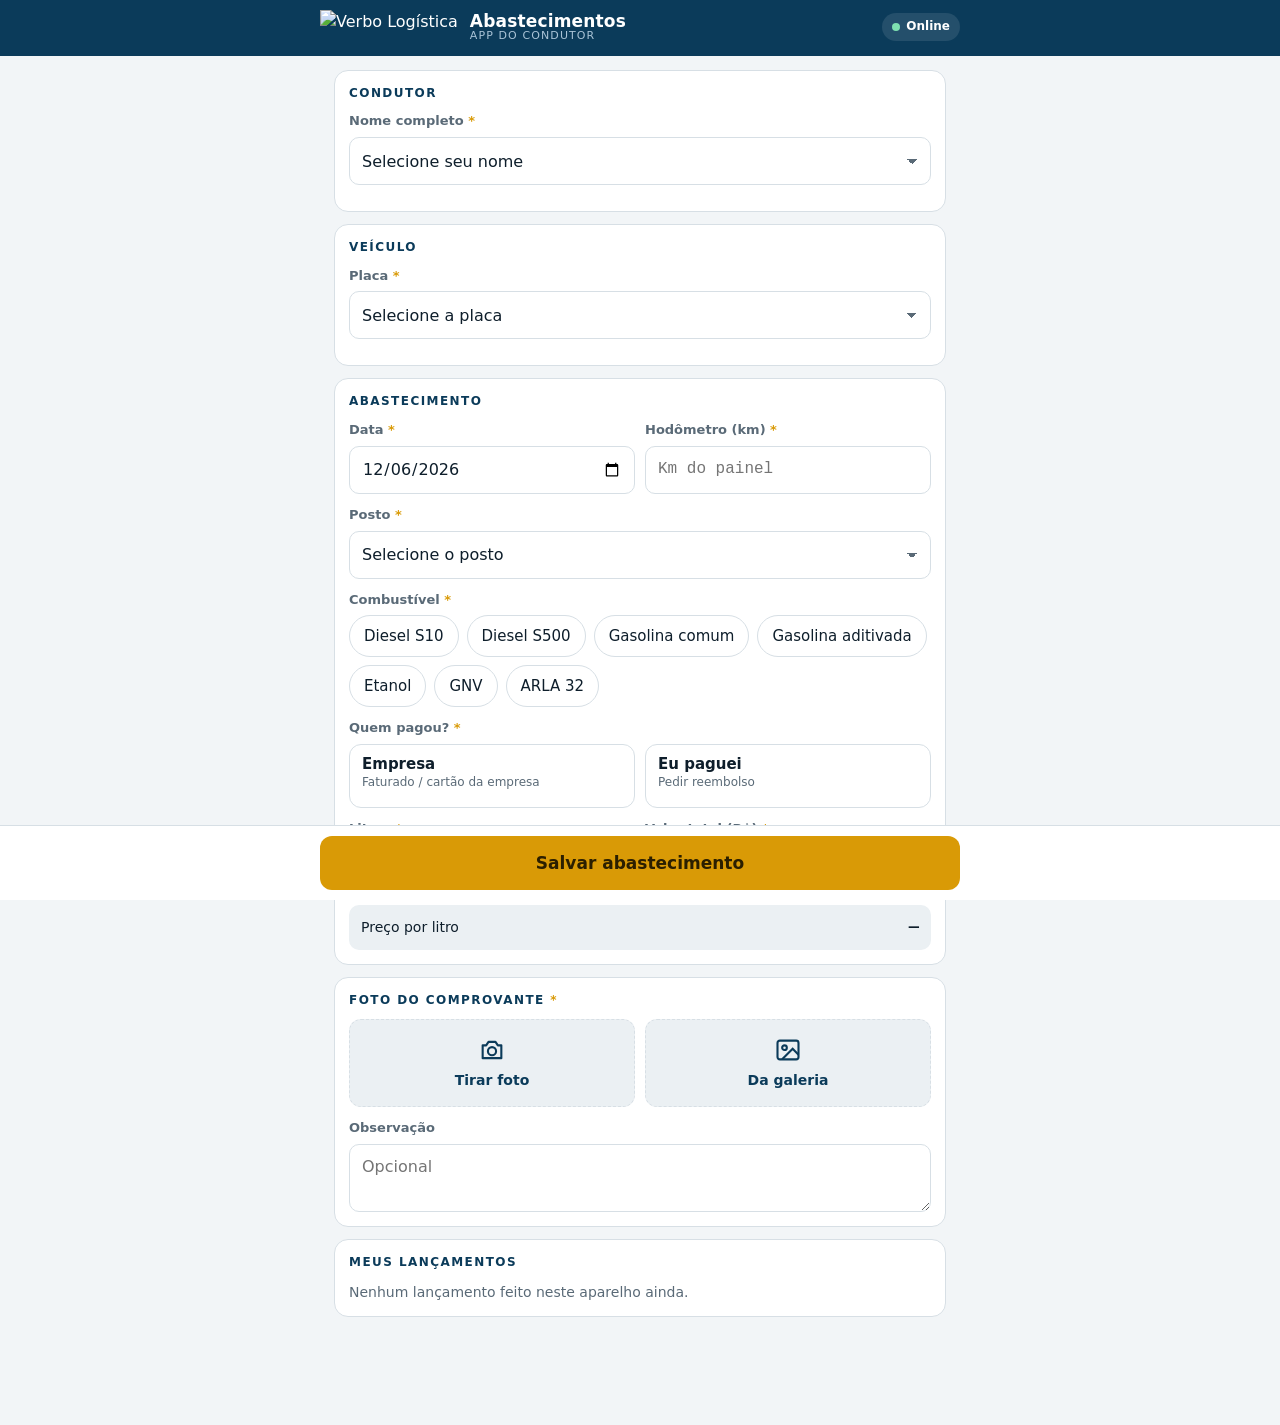
==== index.html @ d46c8148 "App dos motoristas grava no Verbo Gestão (mesmo link; cópia na planilha); painel antigo vira gestor-" ====
<!doctype html>
<html lang="pt-BR">
<head>
<meta charset="utf-8">
<meta name="viewport" content="width=device-width,initial-scale=1,viewport-fit=cover">
<meta name="theme-color" content="#0B3B5A">
<meta name="apple-mobile-web-app-capable" content="yes">
<meta name="apple-mobile-web-app-status-bar-style" content="black-translucent">
<meta name="apple-mobile-web-app-title" content="Abastecimentos">
<title>Abastecimentos · Verbo Logística</title>
<link rel="manifest" href="manifest.webmanifest">
<link rel="icon" href="icon-192.png">
<link rel="apple-touch-icon" href="icon-192.png">
<script src="config.js"></script>
<style>
:root{
  --bg:#F2F5F7;--surface:#FFFFFF;--surface-2:#EBF0F3;--ink:#0E1E2B;--muted:#5A6A77;--line:#D7DFE5;
  --brand:#0B3B5A;--brand-soft:#DCE8F0;--accent:#D99A06;--accent-ink:#2B1F00;--accent-soft:#FBEFCF;
  --ok:#1E8257;--ok-soft:#DDF1E6;--warn:#B87407;--warn-soft:#FCEBCC;--bad:#B9382F;--bad-soft:#F8DEDB;
  --header-bg:#0B3B5A;--header-ink:#fff;--header-muted:#A9C3D6;
  --f:system-ui,-apple-system,"Segoe UI",Roboto,sans-serif;--mono:ui-monospace,"SFMono-Regular",Menlo,Consolas,monospace;
}
@media (prefers-color-scheme:dark){:root{
  --bg:#0A131A;--surface:#111D26;--surface-2:#172732;--ink:#E5ECF1;--muted:#93A5B2;--line:#243644;
  --brand:#5FA8D3;--brand-soft:#16303F;--accent:#F0B429;--accent-ink:#231800;--accent-soft:#3A2D0C;
  --ok:#4CC08A;--ok-soft:#123326;--warn:#E9A23B;--warn-soft:#3A2A0E;--bad:#EE7C72;--bad-soft:#3D1A17;
  --header-bg:#0E2230;--header-ink:#E5ECF1;--header-muted:#88A3B6;color-scheme:dark}}
*{box-sizing:border-box}
[hidden]{display:none!important}
html,body{margin:0}
body{background:var(--bg);color:var(--ink);font:16px/1.45 var(--f);-webkit-tap-highlight-color:transparent;padding-bottom:calc(96px + env(safe-area-inset-bottom))}
button,input,select,textarea{font:inherit;color:inherit}
:focus-visible{outline:2px solid var(--accent);outline-offset:2px}
header{background:var(--header-bg);color:var(--header-ink);padding:calc(10px + env(safe-area-inset-top)) 16px 12px;position:sticky;top:0;z-index:10}
.hrow{display:flex;align-items:center;gap:12px;max-width:640px;margin:0 auto}
.hrow img{height:34px;width:auto}
.ttl{display:flex;flex-direction:column;line-height:1.1;flex:1;min-width:0}
.ttl b{font-size:17px;letter-spacing:.01em}
.ttl span{font-size:11px;color:var(--header-muted);letter-spacing:.1em;text-transform:uppercase}
.net{display:inline-flex;align-items:center;gap:6px;font-size:12px;font-weight:600;padding:5px 10px;border-radius:999px;background:rgba(255,255,255,.1);white-space:nowrap;border:0;color:inherit;cursor:pointer}
.net i{width:8px;height:8px;border-radius:50%;background:#7EE0B0}
.net.off i{background:#F0B429}
main{max-width:640px;margin:0 auto;padding:14px 14px 0}
.banner{border-radius:10px;padding:10px 12px;font-size:14px;margin-bottom:12px;border:1px solid}
.banner.warn{background:var(--warn-soft);border-color:var(--warn)}
.banner.bad{background:var(--bad-soft);border-color:var(--bad)}
.banner.info{background:var(--brand-soft);border-color:var(--brand)}
.card{background:var(--surface);border:1px solid var(--line);border-radius:14px;padding:14px;margin-bottom:12px}
.card h2{font-size:12px;letter-spacing:.12em;text-transform:uppercase;color:var(--brand);margin:0 0 10px;font-weight:700}
.f{display:flex;flex-direction:column;gap:6px;margin-bottom:12px}
.f:last-child{margin-bottom:0}
.f>span{font-size:13px;font-weight:600;color:var(--muted)}
.f>span em{font-style:normal;color:var(--accent);font-weight:700}
.in{width:100%;min-height:48px;background:var(--surface);border:1px solid var(--line);border-radius:10px;padding:10px 12px;font-size:16px}
select.in{appearance:none;-webkit-appearance:none;background-image:linear-gradient(45deg,transparent 50%,var(--muted) 50%),linear-gradient(135deg,var(--muted) 50%,transparent 50%);background-position:calc(100% - 18px) 21px,calc(100% - 13px) 21px;background-size:5px 5px;background-repeat:no-repeat;padding-right:34px}
.in:focus{outline:none;border-color:var(--brand);box-shadow:0 0 0 3px var(--brand-soft)}
.in.bad{border-color:var(--bad);box-shadow:0 0 0 3px var(--bad-soft)}
.num{font-family:var(--mono);font-variant-numeric:tabular-nums}
.row2{display:grid;grid-template-columns:1fr 1fr;gap:10px}
.newbox{display:flex;flex-direction:column;gap:8px;padding:10px;border:1.5px dashed var(--accent);border-radius:10px;background:var(--accent-soft)}
.newbox small{font-size:12px;color:var(--muted)}
.lnk{background:none;border:0;color:var(--brand);font-weight:600;font-size:14px;padding:4px 0;cursor:pointer;text-align:left}
.chips{display:flex;flex-wrap:wrap;gap:8px}
.chip{position:relative}
.chip input{position:absolute;opacity:0;inset:0}
.chip span{display:inline-flex;align-items:center;min-height:42px;padding:8px 14px;border-radius:999px;border:1px solid var(--line);background:var(--surface);font-size:15px;font-weight:500;cursor:pointer}
.chip input:checked+span{background:var(--brand);border-color:var(--brand);color:#fff;font-weight:600}
@media (prefers-color-scheme:dark){.chip input:checked+span{color:#06131C}}
.chip input:focus-visible+span{outline:2px solid var(--accent);outline-offset:2px}
.chips.bad .chip span{border-color:var(--bad)}
.pays{display:grid;grid-template-columns:1fr 1fr;gap:10px}
.pay{position:relative}
.pay input{position:absolute;opacity:0;inset:0}
.pay span{display:flex;flex-direction:column;gap:2px;min-height:64px;padding:10px 12px;border-radius:12px;border:1.5px solid var(--line);background:var(--surface);cursor:pointer;font-weight:600;font-size:15px;line-height:1.2}
.pay span small{font-weight:400;font-size:12px;color:var(--muted)}
.pay input:checked+span{border-color:var(--brand);background:var(--brand-soft);box-shadow:inset 0 0 0 1px var(--brand)}
.pay input:focus-visible+span{outline:2px solid var(--accent);outline-offset:2px}
.pays.bad .pay span{border-color:var(--bad)}
.payhint{margin:8px 0 0;font-size:13px;color:var(--warn);font-weight:600}
.tagr{display:inline-block;font-size:10.5px;font-weight:700;padding:1px 7px;border-radius:999px;background:var(--accent-soft);color:var(--ink);margin-left:6px;vertical-align:1px}
.install{display:flex;align-items:center;gap:10px;background:var(--brand-soft);border:1px solid var(--brand);border-radius:12px;padding:10px 12px;margin-bottom:12px;font-size:14px}
.install b{display:block}
.install div{flex:1}
.install button,.install a{border:0;background:var(--brand);color:#fff;border-radius:10px;padding:9px 12px;font-weight:700;font-size:14px;text-decoration:none;white-space:nowrap;cursor:pointer}
.install .x{background:transparent;color:var(--muted);padding:6px;font-size:18px;line-height:1}
.calc{display:flex;justify-content:space-between;align-items:center;padding:10px 12px;border-radius:10px;background:var(--surface-2);font-size:14px}
.calc b{font-family:var(--mono);font-size:17px}
.calc.warn{background:var(--warn-soft);color:var(--ink)}
.photo{display:grid;grid-template-columns:1fr 1fr;gap:10px}
.pbtn{display:flex;flex-direction:column;align-items:center;justify-content:center;gap:6px;min-height:88px;border:1.5px dashed var(--line);border-radius:12px;background:var(--surface-2);font-weight:600;font-size:14px;color:var(--brand);cursor:pointer;padding:8px}
.pbtn.bad{border-color:var(--bad)}
.prev{position:relative;border-radius:12px;overflow:hidden;border:1px solid var(--line);background:#000;max-height:340px;display:flex;justify-content:center}
.prev img{max-width:100%;max-height:340px;object-fit:contain;display:block}
.prev button{position:absolute;top:8px;right:8px;background:rgba(0,0,0,.65);color:#fff;border:0;border-radius:999px;padding:8px 12px;font-size:13px;font-weight:600;cursor:pointer}
.err{color:var(--bad);font-size:14px;font-weight:600;margin:0 0 10px}
.savebar{position:fixed;left:0;right:0;bottom:0;background:var(--surface);border-top:1px solid var(--line);padding:10px 14px calc(10px + env(safe-area-inset-bottom));z-index:9}
.savebar div{max-width:640px;margin:0 auto}
.btn{width:100%;min-height:54px;border:0;border-radius:12px;background:var(--accent);color:var(--accent-ink);font-weight:700;font-size:17px;cursor:pointer;display:flex;align-items:center;justify-content:center;gap:10px}
.btn:disabled{opacity:.6}
.btn2{border:1px solid var(--line);background:var(--surface);border-radius:10px;padding:9px 14px;font-weight:600;cursor:pointer}
.hist{display:flex;flex-direction:column}
.hi{display:flex;gap:10px;align-items:center;padding:10px 0;border-bottom:1px solid var(--line)}
.hi:last-child{border-bottom:0}
.hi .d{flex:1;min-width:0}
.hi .d b{display:block;font-size:15px}
.hi .d small{color:var(--muted);font-size:13px;display:block;white-space:nowrap;overflow:hidden;text-overflow:ellipsis}
.hi .v{font-family:var(--mono);font-weight:600;text-align:right}
.st{display:inline-block;font-size:11px;font-weight:700;padding:2px 8px;border-radius:999px;margin-top:3px;font-family:var(--f)}
.st.ok{background:var(--ok-soft);color:var(--ok)}
.st.pend{background:var(--warn-soft);color:var(--warn)}
.st.erro{background:var(--bad-soft);color:var(--bad)}
.muted{color:var(--muted);font-size:14px}
.done{position:fixed;inset:0;background:rgba(6,16,24,.55);z-index:30;display:flex;align-items:center;justify-content:center;padding:20px}
.done div{background:var(--surface);border-radius:18px;padding:26px 22px;text-align:center;max-width:360px;width:100%}
.done svg{color:var(--ok)}
.done h3{margin:8px 0 6px;font-size:21px}
.done p{margin:0 0 18px;color:var(--muted)}
.toast{position:fixed;left:50%;transform:translateX(-50%);bottom:calc(84px + env(safe-area-inset-bottom));background:var(--ink);color:var(--bg);padding:10px 16px;border-radius:10px;font-size:14px;font-weight:600;z-index:40;max-width:92vw;text-align:center}
.who{display:flex;align-items:center;gap:10px}
.who .av{width:42px;height:42px;border-radius:50%;background:var(--brand);color:#fff;display:flex;align-items:center;justify-content:center;font-weight:700;flex:none}
@media (prefers-color-scheme:dark){.who .av{color:#06131C}}
.who b{display:block}
.who small{color:var(--muted)}
.who .lnk{margin-left:auto}
</style>
</head>
<body>
<header>
  <div class="hrow">
    <img src="logo.png" alt="Verbo Logística">
    <div class="ttl"><b>Abastecimentos</b><span>App do condutor</span></div>
    <button class="net" id="net" type="button" aria-live="polite"><i></i><span>…</span></button>
  </div>
</header>

<main>
  <div id="banners"></div>
  <div id="installHost"></div>

  <form id="frm" novalidate autocomplete="off">
    <section class="card" id="cardWho">
      <h2>Condutor</h2>
      <div id="whoView" hidden class="who"><div class="av" id="whoAv"></div><div><b id="whoName"></b><small>Condutor deste aparelho</small></div><button type="button" class="lnk" id="whoChange">Trocar</button></div>
      <div id="whoEdit">
        <label class="f"><span>Nome completo <em>*</em></span>
          <select class="in" id="selMot"></select></label>
        <div class="newbox" id="newMot" hidden>
          <input class="in" id="inMot" placeholder="Digite seu nome completo" autocapitalize="words">
          <small>Seu nome fica cadastrado. Nas próximas vezes é só selecionar.</small>
        </div>
      </div>
    </section>

    <section class="card">
      <h2>Veículo</h2>
      <label class="f"><span>Placa <em>*</em></span>
        <select class="in" id="selPlaca"></select></label>
      <div class="newbox" id="newPlaca" hidden>
        <input class="in num" id="inPlaca" placeholder="Placa (ex.: ABC1D23)" autocapitalize="characters" maxlength="8">
        <input class="in" id="inModelo" placeholder="Modelo do veículo (ex.: Volvo FH 540)">
        <small>Placa e modelo ficam cadastrados para as próximas vezes.</small>
      </div>
      <label class="f" id="lblModelo" hidden><span>Modelo</span>
        <input class="in" id="outModelo" readonly tabindex="-1" style="background:var(--surface-2)"></label>
    </section>

    <section class="card">
      <h2>Abastecimento</h2>
      <div class="row2">
        <label class="f"><span>Data <em>*</em></span><input class="in" type="date" id="inData"></label>
        <label class="f"><span>Hodômetro (km) <em>*</em></span><input class="in num" id="inKm" inputmode="numeric" placeholder="Km do painel"></label>
      </div>
      <label class="f"><span>Posto <em>*</em></span>
        <select class="in" id="selPosto"></select></label>
      <div class="newbox" id="newPosto" hidden style="margin-bottom:12px">
        <input class="in" id="inPosto" placeholder="Nome do posto e cidade (ex.: Posto Rota 364 – Cuiabá)" autocapitalize="words">
        <small>O posto fica cadastrado para as próximas vezes.</small>
      </div>
      <div class="f"><span>Combustível <em>*</em></span>
        <div class="chips" id="chips" role="radiogroup" aria-label="Tipo de combustível"></div></div>
      <div class="f"><span>Quem pagou? <em>*</em></span>
        <div class="pays" id="pays" role="radiogroup" aria-label="Forma de pagamento">
          <label class="pay"><input type="radio" name="pag" value="Empresa"><span>Empresa<small>Faturado / cartão da empresa</small></span></label>
          <label class="pay"><input type="radio" name="pag" value="Reembolso"><span>Eu paguei<small>Pedir reembolso</small></span></label>
        </div>
        <p class="payhint" id="payhint" hidden>Este valor vai para o controle de reembolsos. Guarde o comprovante.</p></div>
      <div class="row2">
        <label class="f"><span>Litros <em>*</em></span><input class="in num" id="inLitros" inputmode="decimal" placeholder="0,000"></label>
        <label class="f"><span>Valor total (R$) <em>*</em></span><input class="in num" id="inValor" inputmode="decimal" placeholder="0,00"></label>
      </div>
      <div class="calc" id="calc"><span>Preço por litro</span><b>—</b></div>
    </section>

    <section class="card">
      <h2>Foto do comprovante <em style="color:var(--accent);font-style:normal">*</em></h2>
      <div class="photo" id="pBtns">
        <label class="pbtn" id="pCam"><svg width="28" height="28" viewBox="0 0 24 24" fill="none" stroke="currentColor" stroke-width="1.8" aria-hidden="true"><path d="M4 8h3l2-3h6l2 3h3v11H4z" stroke-linejoin="round"/><circle cx="12" cy="13" r="3.5"/></svg>Tirar foto<input type="file" accept="image/*" capture="environment" id="fCam" hidden></label>
        <label class="pbtn" id="pGal"><svg width="28" height="28" viewBox="0 0 24 24" fill="none" stroke="currentColor" stroke-width="1.8" aria-hidden="true"><rect x="3" y="4" width="18" height="16" rx="2"/><circle cx="9" cy="10" r="2"/><path d="M21 16l-5-5-9 9"/></svg>Da galeria<input type="file" accept="image/*" id="fGal" hidden></label>
      </div>
      <div class="prev" id="prev" hidden><img id="prevImg" alt="Comprovante"><button type="button" id="pRm">Trocar foto</button></div>
      <label class="f" style="margin-top:12px"><span>Observação</span><textarea class="in" id="inObs" rows="2" placeholder="Opcional"></textarea></label>
    </section>

    <section class="card">
      <h2 style="display:flex;justify-content:space-between;align-items:center">Meus lançamentos <button type="button" class="btn2" id="btnSync" style="font-size:13px;padding:6px 12px;text-transform:none;letter-spacing:0">Enviar agora</button></h2>
      <div class="hist" id="hist"></div>
    </section>
  </form>
</main>

<div class="savebar"><div><p class="err" id="err" hidden></p><button class="btn" form="frm" type="submit" id="btnSave">Salvar abastecimento</button></div></div>
<div id="host"></div>

<script src="gestao/api.js"></script>
<script>
(function(){
"use strict";
const CFG=window.VERBO_CFG||{};
const API=CFG.API_URL||"";const TOKEN=CFG.APP_TOKEN||"";
/* Sistema Verbo Gestão (Supabase): destino principal. A planilha (Apps Script) recebe uma cópia enquanto durar a transição. */
const SB=CFG.SISTEMA!==false&&typeof SB_URL!=="undefined"?SB_URL:"";const SBK=CFG.SISTEMA!==false&&typeof SB_KEY!=="undefined"?SB_KEY:"";
const COM_SISTEMA=/^https:\/\//.test(SB)&&!!SBK;
const COM_PLANILHA=/^(https:\/\/|http:\/\/(localhost|127\.))/.test(API)&&CFG.COPIA_PLANILHA!==false;
const CONFIGURADO=COM_SISTEMA||COM_PLANILHA;
async function sbRpc(fn,args,signal){const r=await fetch(SB+"/rest/v1/rpc/"+fn,{method:"POST",headers:{apikey:SBK,"Content-Type":"application/json"},body:JSON.stringify(args||{}),signal});
  if(!r.ok)throw new Error("HTTP "+r.status);return r.json()}
async function sbFoto(caminho,b64,mime,signal){
  const bin=Uint8Array.from(atob(b64),c=>c.charCodeAt(0));
  const r=await fetch(SB+"/storage/v1/object/anexos/"+caminho,{method:"POST",headers:{apikey:SBK,"Content-Type":mime||"image/jpeg","x-upsert":"false"},body:new Blob([bin],{type:mime||"image/jpeg"}),signal});
  if(r.ok||r.status===409)return true;
  const t=await r.text().catch(()=>"");if(/already exists|Duplicate/i.test(t))return true;
  throw new Error("Foto: HTTP "+r.status)}
const FUEIS=["Diesel S10","Diesel S500","Gasolina comum","Gasolina aditivada","Etanol","GNV","ARLA 32"];
const NOVO="__novo__";
const $=s=>document.querySelector(s);
const esc=s=>String(s??"").replace(/[&<>"']/g,c=>({"&":"&amp;","<":"&lt;",">":"&gt;",'"':"&quot;","'":"&#39;"}[c]));
const brl=new Intl.NumberFormat("pt-BR",{style:"currency",currency:"BRL"});
const pad=n=>String(n).padStart(2,"0");
const hoje=()=>{const d=new Date();return `${d.getFullYear()}-${pad(d.getMonth()+1)}-${pad(d.getDate())}`};
const fmtD=s=>s?`${s.slice(8,10)}/${s.slice(5,7)}`:"";
const chave=s=>String(s||"").trim().toLowerCase().normalize("NFD").replace(/[̀-ͯ]/g,"").replace(/\s+/g," ");
const placaN=s=>String(s||"").toUpperCase().replace(/[^A-Z0-9]/g,"");
const placaOk=p=>/^[A-Z]{3}\d[A-Z0-9]\d{2}$/.test(p);
const nomeFmt=s=>String(s||"").trim().replace(/\s+/g," ").toLowerCase().replace(/(^|\s)(\S)/g,(m,a,b)=>a+b.toUpperCase()).replace(/\b(Da|De|Do|Das|Dos|E)\b/g,m=>m.toLowerCase());
const uid=()=>Date.now().toString(36)+"-"+Math.random().toString(36).slice(2,10);
function ls(k,v){try{if(v===undefined){const x=localStorage.getItem(k);return x?JSON.parse(x):null}localStorage.setItem(k,JSON.stringify(v))}catch(e){return null}}
function parseNum(s){s=String(s||"").trim().replace(/R\$|\s/g,"");if(!s)return NaN;if(s.includes(","))s=s.replace(/\./g,"").replace(",",".");return Number(s)}
function toast(m){const t=document.createElement("div");t.className="toast";t.textContent=m;document.body.appendChild(t);setTimeout(()=>t.remove(),3200)}

/* ---------- IndexedDB (fila offline) ---------- */
let _db;
function idb(){return _db||(_db=new Promise((ok,no)=>{const r=indexedDB.open("verbo-abast",1);r.onupgradeneeded=()=>r.result.createObjectStore("fila",{keyPath:"rec.id"});r.onsuccess=()=>ok(r.result);r.onerror=()=>no(r.error)}))}
async function tx(mode,fn){const db=await idb();return new Promise((ok,no)=>{const t=db.transaction("fila",mode);const st=t.objectStore("fila");const r=fn(st);t.oncomplete=()=>ok(r&&r.result);t.onerror=()=>no(t.error)})}
const filaAdd=it=>tx("readwrite",s=>s.put(it));
const filaDel=id=>tx("readwrite",s=>s.delete(id));
const filaAll=()=>tx("readonly",s=>s.getAll());

/* ---------- Cadastros (servidor + locais) ---------- */
let CAD=ls("verbo.cad")||{motoristas:[],veiculos:[],postos:[]};
function addLocal(tipo,v){
  if(tipo==="m"&&!CAD.motoristas.some(x=>chave(x)===chave(v)))CAD.motoristas.push(v);
  if(tipo==="p"&&!CAD.postos.some(x=>chave(x)===chave(v)))CAD.postos.push(v);
  if(tipo==="v"){const e=CAD.veiculos.find(x=>placaN(x.placa)===placaN(v.placa));if(!e)CAD.veiculos.push(v);else if(!e.modelo&&v.modelo)e.modelo=v.modelo}
  ls("verbo.cad",CAD);
}
async function baixarCadastros(){
  if(!CONFIGURADO)return;
  try{
    let j;
    if(COM_SISTEMA)j=await sbRpc("app_abastecimento_cadastros",{});
    else{const r=await fetch(API+"?a=cad&t="+encodeURIComponent(TOKEN),{cache:"no-store"});j=await r.json()}
    if(!j||!j.ok)return;
    // mantém os itens criados no aparelho e ainda não enviados
    const pend=await filaAll();
    const keep={m:pend.map(p=>p.rec.motorista),p:pend.map(p=>p.rec.posto),v:pend.map(p=>({placa:p.rec.placa,modelo:p.rec.modelo}))};
    CAD={motoristas:j.motoristas||[],veiculos:j.veiculos||[],postos:j.postos||[]};
    keep.m.forEach(v=>addLocal("m",v));keep.p.forEach(v=>addLocal("p",v));keep.v.forEach(v=>addLocal("v",v));
    ls("verbo.cad",CAD);renderSelects();
  }catch(e){}
}

/* ---------- Selects com "cadastrar novo" ---------- */
const sortPt=a=>[...a].sort((x,y)=>String(x).localeCompare(String(y),"pt-BR"));
function fill(sel,opts,ph,novoTxt){
  const v=sel.value;
  sel.innerHTML=`<option value="">${ph}</option>`+opts.map(o=>`<option value="${esc(o.v)}">${esc(o.t)}</option>`).join("")+`<option value="${NOVO}">＋ ${novoTxt}</option>`;
  if([...sel.options].some(o=>o.value===v))sel.value=v;
}
function renderSelects(){
  fill($("#selMot"),sortPt(CAD.motoristas).map(n=>({v:n,t:n})),"Selecione seu nome","Meu nome não está na lista");
  fill($("#selPlaca"),[...CAD.veiculos].sort((a,b)=>a.placa.localeCompare(b.placa)).map(x=>({v:x.placa,t:fmtPlaca(x.placa)+(x.modelo?" · "+x.modelo:"")})),"Selecione a placa","Cadastrar nova placa");
  fill($("#selPosto"),sortPt(CAD.postos).map(n=>({v:n,t:n})),"Selecione o posto","Cadastrar novo posto");
  restoreLast();
}
const fmtPlaca=p=>{p=placaN(p);return p.length===7?p.slice(0,3)+"-"+p.slice(3):p};
function bindNovo(sel,box,focus){
  sel.addEventListener("change",()=>{box.hidden=sel.value!==NOVO;if(sel.value===NOVO)setTimeout(()=>focus.focus(),30);onPlaca()});
}
bindNovo($("#selMot"),$("#newMot"),$("#inMot"));
bindNovo($("#selPlaca"),$("#newPlaca"),$("#inPlaca"));
bindNovo($("#selPosto"),$("#newPosto"),$("#inPosto"));
function onPlaca(){
  const v=$("#selPlaca").value;const x=CAD.veiculos.find(c=>c.placa===v);
  $("#lblModelo").hidden=!(x&&x.modelo);$("#outModelo").value=x?.modelo||"";
}
$("#inPlaca").addEventListener("input",e=>{const p=placaN(e.target.value);const ex=CAD.veiculos.find(c=>placaN(c.placa)===p);if(ex&&p.length===7){$("#selPlaca").value=ex.placa;$("#newPlaca").hidden=true;onPlaca();toast("Placa já cadastrada — selecionada.")}});

/* ---------- Condutor fixo no aparelho ---------- */
function renderWho(){
  const n=ls("verbo.motorista");
  $("#whoView").hidden=!n;$("#whoEdit").hidden=!!n;
  if(n){$("#whoName").textContent=n;$("#whoAv").textContent=n.split(" ").filter(Boolean).slice(0,2).map(p=>p[0]).join("").toUpperCase();$("#selMot").value=n}
}
$("#whoChange").onclick=()=>{ls("verbo.motorista",null);try{localStorage.removeItem("verbo.motorista")}catch(e){};$("#selMot").value="";renderWho()};
function restoreLast(){
  const n=ls("verbo.motorista");if(n&&[...$("#selMot").options].some(o=>o.value===n))$("#selMot").value=n;
  const p=ls("verbo.placa");if(p&&!$("#selPlaca").value&&[...$("#selPlaca").options].some(o=>o.value===p)){$("#selPlaca").value=p;onPlaca()}
}

/* ---------- Combustível ---------- */
$("#chips").innerHTML=FUEIS.map((f,i)=>`<label class="chip"><input type="radio" name="comb" value="${esc(f)}"><span>${esc(f)}</span></label>`).join("");
const lastComb=ls("verbo.comb");if(lastComb){const r=[...document.querySelectorAll("input[name=comb]")].find(x=>x.value===lastComb);if(r)r.checked=true}

/* ---------- Preço por litro ---------- */
function calc(){
  const l=parseNum($("#inLitros").value),v=parseNum($("#inValor").value);const el=$("#calc");
  if(l>0&&v>0){const p=v/l;const c=document.querySelector("input[name=comb]:checked")?.value||"";
    const fora=c==="ARLA 32"?(p<1.5||p>8):(p<3||p>12);
    el.classList.toggle("warn",fora);
    el.innerHTML=`<span>${fora?"Confira litros e valor — preço fora do comum":"Preço por litro"}</span><b>${brl.format(p)}</b>`}
  else{el.classList.remove("warn");el.innerHTML=`<span>Preço por litro</span><b>—</b>`}
}
["#inLitros","#inValor"].forEach(s=>$(s).addEventListener("input",calc));
$("#chips").addEventListener("change",calc);

/* ---------- Foto ---------- */
let FOTO=null;let KM_OK="";
async function comprimir(file){
  const url=URL.createObjectURL(file);
  try{
    const img=await new Promise((ok,no)=>{const i=new Image();i.onload=()=>ok(i);i.onerror=no;i.src=url});
    const M=1600,k=Math.min(1,M/Math.max(img.naturalWidth,img.naturalHeight));
    const c=document.createElement("canvas");c.width=Math.round(img.naturalWidth*k);c.height=Math.round(img.naturalHeight*k);
    const g=c.getContext("2d");g.fillStyle="#fff";g.fillRect(0,0,c.width,c.height);g.drawImage(img,0,0,c.width,c.height);
    return c.toDataURL("image/jpeg",0.72);
  }finally{URL.revokeObjectURL(url)}
}
async function onFoto(e){
  const f=e.target.files&&e.target.files[0];e.target.value="";if(!f)return;
  if(!f.type.startsWith("image/")){toast("Envie uma foto (imagem).");return}
  try{FOTO=await comprimir(f)}catch(x){toast("Não consegui ler essa foto. Tente tirar outra.");return}
  $("#prevImg").src=FOTO;$("#prev").hidden=false;$("#pBtns").hidden=true;
  document.querySelectorAll(".pbtn").forEach(b=>b.classList.remove("bad"));
}
$("#fCam").addEventListener("change",onFoto);$("#fGal").addEventListener("change",onFoto);
$("#pRm").onclick=()=>{FOTO=null;$("#prev").hidden=true;$("#pBtns").hidden=false};

/* ---------- Salvar ---------- */
$("#inData").value=hoje();$("#inData").max=hoje();
$("#frm").addEventListener("submit",async e=>{
  e.preventDefault();
  document.querySelectorAll(".bad").forEach(x=>x.classList.remove("bad"));
  const errs=[];const bad=el=>{el.classList.add("bad");return el};
  let first=null;const mark=(el,msg)=>{bad(el);errs.push(msg);first=first||el};
  // condutor
  let mot=$("#selMot").value;
  if(mot===NOVO){mot=nomeFmt($("#inMot").value);if(mot.split(" ").length<2)mark($("#inMot"),"Informe seu nome completo (nome e sobrenome).")}
  else if(!mot)mark($("#selMot"),"Selecione seu nome.");
  // placa
  let placa=$("#selPlaca").value,modelo="";
  if(placa===NOVO){placa=placaN($("#inPlaca").value);modelo=$("#inModelo").value.trim().replace(/\s+/g," ");
    if(!placaOk(placa))mark($("#inPlaca"),"Placa inválida (use o formato ABC1D23 ou ABC1234).");
    if(!modelo)mark($("#inModelo"),"Informe o modelo do veículo.");}
  else if(!placa)mark($("#selPlaca"),"Selecione a placa.");
  else modelo=CAD.veiculos.find(x=>x.placa===placa)?.modelo||"";
  // posto
  let posto=$("#selPosto").value;
  if(posto===NOVO){posto=$("#inPosto").value.trim().replace(/\s+/g," ");if(posto.length<3)mark($("#inPosto"),"Informe o nome do posto.")}
  else if(!posto)mark($("#selPosto"),"Selecione o posto.");
  const data=$("#inData").value;
  if(!data||data>hoje())mark($("#inData"),"Informe uma data válida (não pode ser futura).");
  const comb=document.querySelector("input[name=comb]:checked")?.value;
  if(!comb){$("#chips").classList.add("bad");errs.push("Escolha o combustível.");first=first||$("#chips")}
  const pag=document.querySelector("input[name=pag]:checked")?.value;
  if(!pag){$("#pays").classList.add("bad");errs.push("Informe quem pagou (empresa ou reembolso).");first=first||$("#pays")}
  const litros=parseNum($("#inLitros").value),valor=parseNum($("#inValor").value);
  if(!(litros>0&&litros<3000))mark($("#inLitros"),"Informe os litros.");
  if(!(valor>0&&valor<100000))mark($("#inValor"),"Informe o valor total.");
  const kmS=$("#inKm").value.replace(/\D/g,"");const km=kmS?Number(kmS):0;
  if(!(km>0&&km<5000000))mark($("#inKm"),"Informe o hodômetro (km do painel do veículo).");
  else if(placa&&placa!==NOVO){const ult=(CAD.veiculos.find(x=>placaN(x.placa)===placaN(placa))||{}).ultimoKm;
    if(ult&&km<ult&&KM_OK!==placa+"|"+km){KM_OK=placa+"|"+km;mark($("#inKm"),`O último km desta placa foi ${ult.toLocaleString("pt-BR")}. Confira o hodômetro — se estiver certo, toque em Salvar de novo.`)}}
  if(!FOTO){document.querySelectorAll(".pbtn").forEach(b=>b.classList.add("bad"));errs.push("Anexe a foto do comprovante.");first=first||$("#pCam")}
  const er=$("#err");
  if(errs.length){er.hidden=false;er.textContent=errs[0]+(errs.length>1?` (+${errs.length-1})`:"");first?.scrollIntoView({behavior:"smooth",block:"center"});return}
  er.hidden=true;
  const rec={id:uid(),data,motorista:mot,placa,modelo,posto,combustivel:comb,pagamento:pag,litros:Math.round(litros*1000)/1000,valor:Math.round(valor*100)/100,km,obs:$("#inObs").value.trim(),criadoEm:new Date().toISOString()};
  const btn=$("#btnSave");btn.disabled=true;btn.textContent="Salvando…";
  try{
    await filaAdd({rec,foto:{b64:FOTO.split(",")[1],mime:"image/jpeg"},tentativas:0});
  }catch(x){btn.disabled=false;btn.textContent="Salvar abastecimento";er.hidden=false;er.textContent="Não foi possível salvar no aparelho. Libere espaço e tente de novo.";return}
  addLocal("m",mot);addLocal("v",{placa,modelo});addLocal("p",posto);{const v=CAD.veiculos.find(x=>placaN(x.placa)===placaN(placa));if(v&&km>(v.ultimoKm||0)){v.ultimoKm=km;ls("verbo.cad",CAD)}}KM_OK="";
  ls("verbo.motorista",mot);ls("verbo.placa",placa);ls("verbo.comb",comb);
  document.querySelectorAll("input[name=pag]").forEach(r=>r.checked=false);$("#payhint").hidden=true;
  const h=ls("verbo.hist")||[];h.unshift({...rec,st:"pend"});ls("verbo.hist",h.slice(0,40));
  // limpa para o próximo
  ["#inLitros","#inValor","#inKm","#inObs","#inMot","#inPlaca","#inModelo","#inPosto"].forEach(s=>$(s).value="");
  ["#newMot","#newPlaca","#newPosto"].forEach(s=>$(s).hidden=true);
  $("#selPosto").value="";$("#selPlaca").value="";$("#selMot").value="";FOTO=null;$("#prev").hidden=true;$("#pBtns").hidden=false;$("#inData").value=hoje();
  renderSelects();renderWho();calc();renderHist();
  btn.disabled=false;btn.textContent="Salvar abastecimento";
  const enviado=await sync();
  showDone(enviado.includes(rec.id));
});

function showDone(env){
  $("#host").innerHTML=`<div class="done" role="dialog" aria-modal="true"><div>
    <svg width="64" height="64" viewBox="0 0 64 64" fill="none" aria-hidden="true"><circle cx="32" cy="32" r="30" fill="currentColor" opacity=".14"/><path d="M19 33l9 9 17-19" stroke="currentColor" stroke-width="5" stroke-linecap="round" stroke-linejoin="round"/></svg>
    <h3>${env?"Abastecimento enviado!":"Salvo no celular"}</h3>
    <p>${env?"O lançamento já chegou para a gestão.":"Você está sem internet agora. O envio acontece sozinho assim que o sinal voltar — pode fechar o app."}</p>
    <button class="btn" type="button" id="okDone">OK</button></div></div>`;
  $("#okDone").onclick=()=>{$("#host").innerHTML="";window.scrollTo({top:0,behavior:"smooth"})};$("#okDone").focus();
}

/* ---------- Sincronização ---------- */
let syncing=null;
function sync(){
  if(syncing)return syncing;
  syncing=(async()=>{
    const enviados=[];
    if(!CONFIGURADO)return enviados;
    let fila=[];try{fila=await filaAll()}catch(e){return enviados}
    fila.sort((a,b)=>a.rec.criadoEm.localeCompare(b.rec.criadoEm));
    for(const it of fila){
      try{
        const ctl=new AbortController();const to=setTimeout(()=>ctl.abort(),60000);
        let j;
        if(COM_SISTEMA){
          // 1) foto do cupom no sistema  2) lançamento (o sistema liga motorista, placa, posto e manda para fatura ou reembolso)
          const mes=(it.rec.data||"").slice(0,7)||new Date().toISOString().slice(0,7);
          const caminho=it.foto&&it.foto.b64?`abastecimentos-app/${mes}/${String(it.rec.id).replace(/[^A-Za-z0-9_-]/g,"")}.jpg`:null;
          if(caminho&&!it.fotoOk){await sbFoto(caminho,it.foto.b64,it.foto.mime,ctl.signal);it.fotoOk=true;await filaAdd(it)}
          j=await sbRpc("app_abastecimento_registrar",{p_rec:it.rec,p_foto:caminho},ctl.signal);
          // cópia na planilha (não atrapalha se falhar)
          if(j&&j.ok&&COM_PLANILHA){try{await fetch(API,{method:"POST",headers:{"Content-Type":"text/plain;charset=utf-8"},body:JSON.stringify({a:"add",t:TOKEN,rec:it.rec,foto:it.foto}),signal:ctl.signal})}catch(e){}}
        }else{
          const r=await fetch(API,{method:"POST",headers:{"Content-Type":"text/plain;charset=utf-8"},body:JSON.stringify({a:"add",t:TOKEN,rec:it.rec,foto:it.foto}),signal:ctl.signal});
          j=await r.json();
        }
        clearTimeout(to);
        if(j&&j.ok){await filaDel(it.rec.id);marcar(it.rec.id,"ok",j.numero||"");enviados.push(it.rec.id)}
        else{marcar(it.rec.id,"erro",(j&&j.erro)||"Não foi possível enviar");if(/Chave/.test((j&&j.erro)||""))break}
      }catch(e){setNet(false);break}
    }
    if(enviados.length){setNet(true);baixarCadastros()}
    await renderHist();
    return enviados;
  })().finally(()=>{syncing=null});
  return syncing;
}
function marcar(id,st,msg){const h=ls("verbo.hist")||[];const x=h.find(i=>i.id===id);if(x){x.st=st;x.msg=msg||""}ls("verbo.hist",h)}
async function renderHist(){
  let pend=[];try{pend=(await filaAll()).map(x=>x.rec.id)}catch(e){}
  const h=(ls("verbo.hist")||[]).map(x=>({...x,st:pend.includes(x.id)?(x.st==="erro"?"erro":"pend"):"ok"}));
  const n=pend.length;
  $("#btnSync").hidden=!n;$("#btnSync").textContent=`Enviar agora (${n})`;
  setNetLabel(n);
  $("#hist").innerHTML=h.length?h.slice(0,15).map(x=>`<div class="hi"><div class="d"><b>${fmtD(x.data)} · ${esc(fmtPlaca(x.placa))}${x.pagamento==="Reembolso"?`<span class="tagr">Reembolso</span>`:""}</b><small>${esc(x.combustivel)} · ${String(x.litros).replace(".",",")} L · ${esc(x.posto)}</small>${x.msg&&x.st==="erro"?`<small style="color:var(--bad)">${esc(x.msg)}</small>`:""}</div><div class="v">${brl.format(x.valor)}<br><span class="st ${x.st}">${x.st==="ok"?"Enviado"+(x.msg?" · "+esc(x.msg):""):x.st==="erro"?"Erro":"Aguardando internet"}</span></div></div>`).join("")
    :`<p class="muted" style="margin:0">Nenhum lançamento feito neste aparelho ainda.</p>`;
}
$("#btnSync").onclick=async()=>{const n=(await sync()).length;toast(n?`${n} lançamento(s) enviado(s).`:"Ainda sem conexão. Tentaremos de novo automaticamente.")};

/* ---------- Status de conexão ---------- */
let online=navigator.onLine;
function setNet(v){online=v;setNetLabel()}
let _pend=0;
function setNetLabel(n){if(n!=null)_pend=n;const el=$("#net");el.classList.toggle("off",!online);el.querySelector("span").textContent=online?(_pend?`Online · ${_pend} na fila`:"Online"):(_pend?`Offline · ${_pend} na fila`:"Offline")}
$("#net").onclick=()=>sync();
addEventListener("online",()=>{setNet(true);sync()});
addEventListener("offline",()=>setNet(false));
document.addEventListener("visibilitychange",()=>{if(!document.hidden)sync()});
setInterval(()=>sync(),45000);

$("#pays").addEventListener("change",()=>{$("#pays").classList.remove("bad");$("#payhint").hidden=document.querySelector("input[name=pag]:checked")?.value!=="Reembolso"});

/* ---------- Instalar na tela inicial ---------- */
let deferredPrompt=null;
const standalone=matchMedia("(display-mode: standalone)").matches||navigator.standalone===true;
const isIOS=/iphone|ipad|ipod/i.test(navigator.userAgent)||(navigator.platform==="MacIntel"&&navigator.maxTouchPoints>1);
function installBanner(){
  const host=$("#installHost");if(!host)return;
  if(standalone||ls("verbo.installDismiss")){host.innerHTML="";return}
  if(deferredPrompt){host.innerHTML=`<div class="install"><div><b>Instale o app no celular</b>Fica na tela inicial e abre sem internet.</div><button type="button" id="btnInst">Instalar</button><button type="button" class="x" id="instX" aria-label="Fechar">×</button></div>`;
    $("#btnInst").onclick=async()=>{deferredPrompt.prompt();await deferredPrompt.userChoice;deferredPrompt=null;installBanner()};}
  else if(isIOS||/android/i.test(navigator.userAgent)){host.innerHTML=`<div class="install"><div><b>Coloque o app na tela inicial</b>Veja como em 3 passos.</div><a href="instalar.html${isIOS?"#iphone":"#android"}">Ver como</a><button type="button" class="x" id="instX" aria-label="Fechar">×</button></div>`;}
  else{host.innerHTML="";return}
  $("#instX").onclick=()=>{ls("verbo.installDismiss",1);installBanner()};
}
addEventListener("beforeinstallprompt",e=>{e.preventDefault();deferredPrompt=e;installBanner()});
addEventListener("appinstalled",()=>{ls("verbo.installDismiss",1);installBanner()});

/* ---------- Avisos ---------- */
function banners(){
  let h="";
  if(!CONFIGURADO)h+=`<div class="banner warn"><b>App ainda não conectado.</b> Os lançamentos ficam salvos no celular até a gestão concluir a configuração (config.js).</div>`;
  $("#banners").innerHTML=h;
}

/* ---------- Início ---------- */
if("serviceWorker" in navigator&&(location.protocol==="https:"||location.hostname==="localhost"))navigator.serviceWorker.register("sw.js").catch(()=>{});
if(navigator.storage&&navigator.storage.persist)navigator.storage.persist().catch(()=>{});
banners();installBanner();renderSelects();renderWho();onPlaca();calc();renderHist();setNetLabel();
baixarCadastros().then(()=>sync());
})();
</script>
</body>
</html>
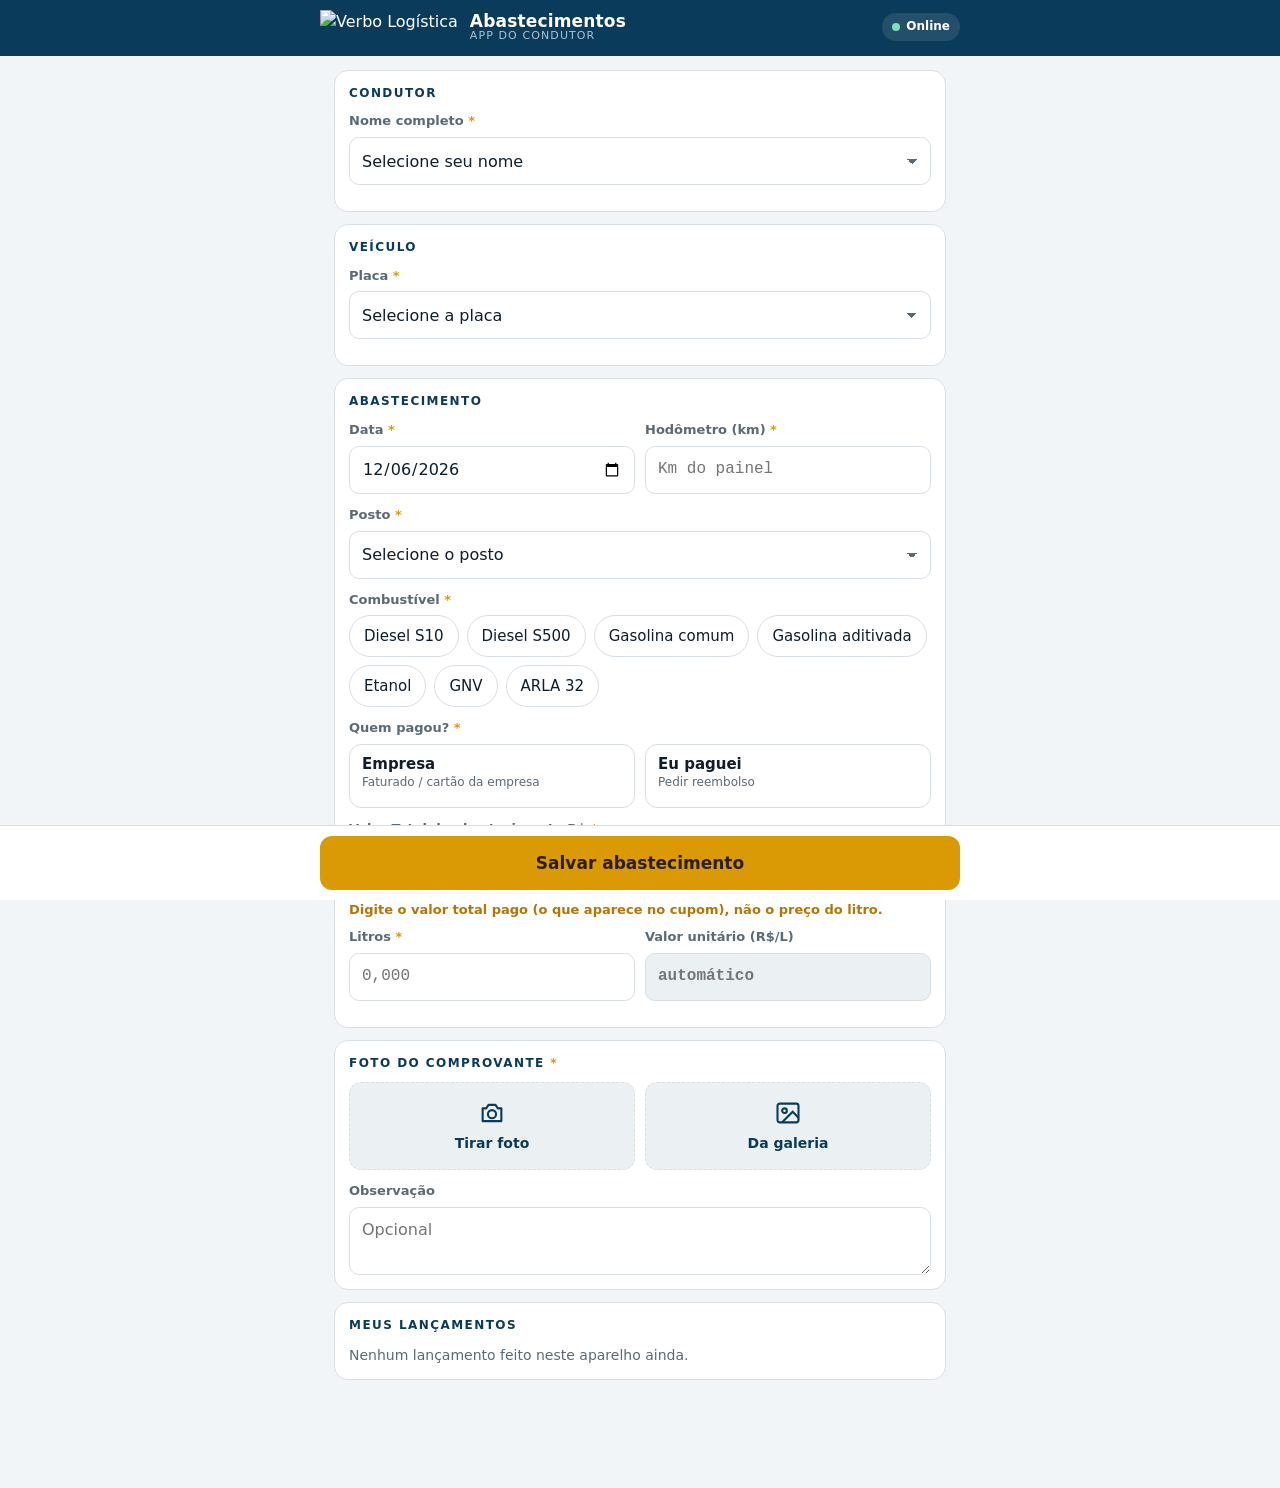
==== commit f0e7f477: "App motoristas: campo Valor Total do abastecimento R$ e valor unitário automático" ====
--- a/index.html
+++ b/index.html
@@ -86,6 +86,9 @@
 .calc{display:flex;justify-content:space-between;align-items:center;padding:10px 12px;border-radius:10px;background:var(--surface-2);font-size:14px}
 .calc b{font-family:var(--mono);font-size:17px}
 .calc.warn{background:var(--warn-soft);color:var(--ink)}
+.in.auto{background:var(--surface-2);color:var(--ink);font-weight:600;cursor:default}
+.in.auto.warn{background:var(--warn-soft)}
+.calc[hidden]{display:none}
 .photo{display:grid;grid-template-columns:1fr 1fr;gap:10px}
 .pbtn{display:flex;flex-direction:column;align-items:center;justify-content:center;gap:6px;min-height:88px;border:1.5px dashed var(--line);border-radius:12px;background:var(--surface-2);font-weight:600;font-size:14px;color:var(--brand);cursor:pointer;padding:8px}
 .pbtn.bad{border-color:var(--bad)}
@@ -184,11 +187,13 @@
           <label class="pay"><input type="radio" name="pag" value="Reembolso"><span>Eu paguei<small>Pedir reembolso</small></span></label>
         </div>
         <p class="payhint" id="payhint" hidden>Este valor vai para o controle de reembolsos. Guarde o comprovante.</p></div>
+      <label class="f"><span>Valor Total do abastecimento R$ <em>*</em></span><input class="in num" id="inValor" inputmode="decimal" placeholder="0,00"></label>
+      <p class="payhint" style="margin:-4px 0 8px">Digite o <b>valor total pago</b> (o que aparece no cupom), não o preço do litro.</p>
       <div class="row2">
         <label class="f"><span>Litros <em>*</em></span><input class="in num" id="inLitros" inputmode="decimal" placeholder="0,000"></label>
-        <label class="f"><span>Valor total (R$) <em>*</em></span><input class="in num" id="inValor" inputmode="decimal" placeholder="0,00"></label>
+        <label class="f"><span>Valor unitário (R$/L)</span><input class="in num auto" id="inUnit" readonly tabindex="-1" placeholder="automático"></label>
       </div>
-      <div class="calc" id="calc"><span>Preço por litro</span><b>—</b></div>
+      <div class="calc" id="calc" hidden><span></span><b></b></div>
     </section>
 
     <section class="card">
@@ -324,11 +329,13 @@
 /* ---------- Preço por litro ---------- */
 function calc(){
   const l=parseNum($("#inLitros").value),v=parseNum($("#inValor").value);const el=$("#calc");
+  const u=$("#inUnit");
   if(l>0&&v>0){const p=v/l;const c=document.querySelector("input[name=comb]:checked")?.value||"";
     const fora=c==="ARLA 32"?(p<1.5||p>8):(p<3||p>12);
-    el.classList.toggle("warn",fora);
-    el.innerHTML=`<span>${fora?"Confira litros e valor — preço fora do comum":"Preço por litro"}</span><b>${brl.format(p)}</b>`}
-  else{el.classList.remove("warn");el.innerHTML=`<span>Preço por litro</span><b>—</b>`}
+    u.value=brl.format(p);u.classList.toggle("warn",fora);
+    el.classList.toggle("warn",fora);el.hidden=!fora;
+    el.innerHTML=`<span>⚠️ Preço por litro fora do comum. Confira se digitou os <b>litros</b> e o <b>valor total</b> do cupom.</span>`}
+  else{u.value="";u.classList.remove("warn");el.classList.remove("warn");el.hidden=true;el.innerHTML=""}
 }
 ["#inLitros","#inValor"].forEach(s=>$(s).addEventListener("input",calc));
 $("#chips").addEventListener("change",calc);
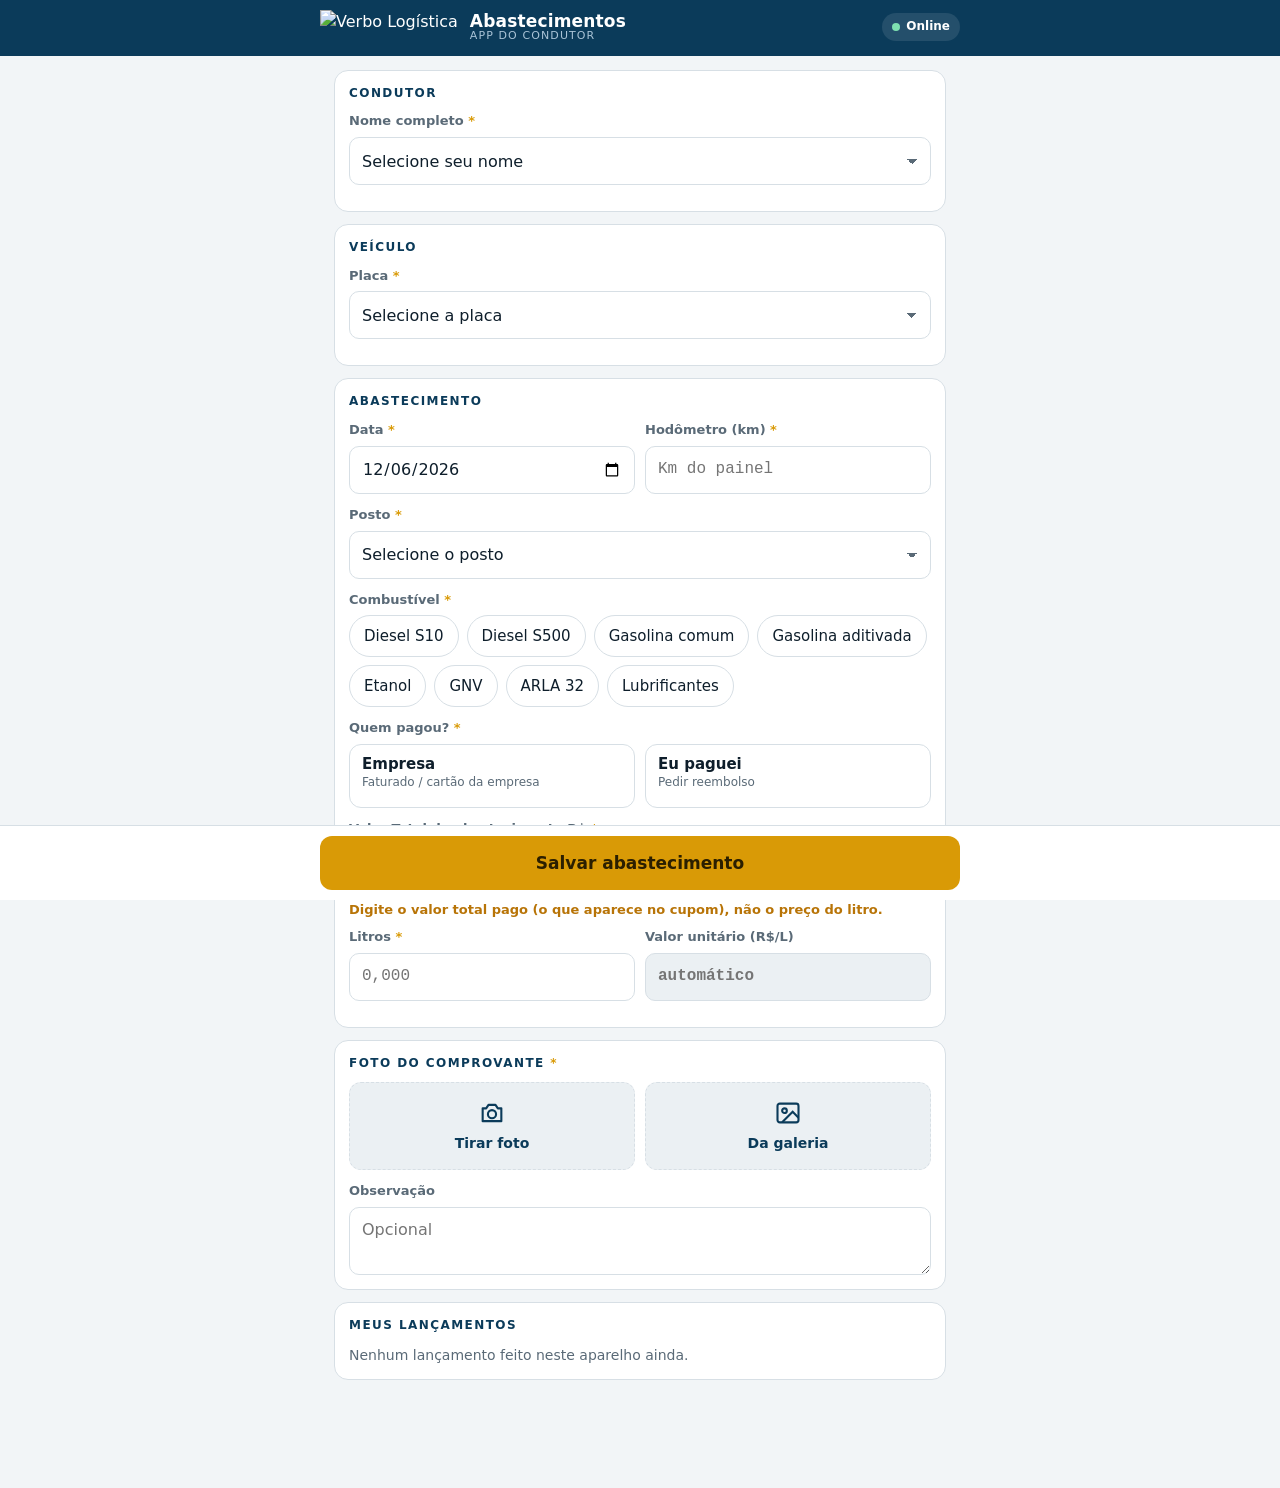
==== commit b67e44ff: "App motoristas: lubrificantes com tipo" ====
--- a/index.html
+++ b/index.html
@@ -180,7 +180,8 @@
         <small>O posto fica cadastrado para as próximas vezes.</small>
       </div>
       <div class="f"><span>Combustível <em>*</em></span>
-        <div class="chips" id="chips" role="radiogroup" aria-label="Tipo de combustível"></div></div>
+        <div class="chips" id="chips" role="radiogroup" aria-label="Tipo de combustível"></div>
+        <label class="f" id="fLub" hidden style="margin-top:10px"><span>Tipo de lubrificante <em>*</em></span><input class="in" id="inLub" maxlength="120" placeholder="Ex.: óleo de motor 15W40, óleo hidráulico, graxa, fluido de freio"></label></div>
       <div class="f"><span>Quem pagou? <em>*</em></span>
         <div class="pays" id="pays" role="radiogroup" aria-label="Forma de pagamento">
           <label class="pay"><input type="radio" name="pag" value="Empresa"><span>Empresa<small>Faturado / cartão da empresa</small></span></label>
@@ -235,7 +236,7 @@
   if(r.ok||r.status===409)return true;
   const t=await r.text().catch(()=>"");if(/already exists|Duplicate/i.test(t))return true;
   throw new Error("Foto: HTTP "+r.status)}
-const FUEIS=["Diesel S10","Diesel S500","Gasolina comum","Gasolina aditivada","Etanol","GNV","ARLA 32"];
+const FUEIS=["Diesel S10","Diesel S500","Gasolina comum","Gasolina aditivada","Etanol","GNV","ARLA 32","Lubrificantes"];
 const NOVO="__novo__";
 const $=s=>document.querySelector(s);
 const esc=s=>String(s??"").replace(/[&<>"']/g,c=>({"&":"&amp;","<":"&lt;",">":"&gt;",'"':"&quot;","'":"&#39;"}[c]));
@@ -331,7 +332,7 @@
   const l=parseNum($("#inLitros").value),v=parseNum($("#inValor").value);const el=$("#calc");
   const u=$("#inUnit");
   if(l>0&&v>0){const p=v/l;const c=document.querySelector("input[name=comb]:checked")?.value||"";
-    const fora=c==="ARLA 32"?(p<1.5||p>8):(p<3||p>12);
+    const fora=c==="Lubrificantes"?false:c==="ARLA 32"?(p<1.5||p>8):(p<3||p>12);
     u.value=brl.format(p);u.classList.toggle("warn",fora);
     el.classList.toggle("warn",fora);el.hidden=!fora;
     el.innerHTML=`<span>⚠️ Preço por litro fora do comum. Confira se digitou os <b>litros</b> e o <b>valor total</b> do cupom.</span>`}
@@ -339,6 +340,8 @@
 }
 ["#inLitros","#inValor"].forEach(s=>$(s).addEventListener("input",calc));
 $("#chips").addEventListener("change",calc);
+function lubSinc(){const c=document.querySelector("input[name=comb]:checked")?.value;$("#fLub").hidden=c!=="Lubrificantes"}
+$("#chips").addEventListener("change",lubSinc);lubSinc();
 
 /* ---------- Foto ---------- */
 let FOTO=null;let KM_OK="";
@@ -388,6 +391,8 @@
   if(!data||data>hoje())mark($("#inData"),"Informe uma data válida (não pode ser futura).");
   const comb=document.querySelector("input[name=comb]:checked")?.value;
   if(!comb){$("#chips").classList.add("bad");errs.push("Escolha o combustível.");first=first||$("#chips")}
+  const lub=comb==="Lubrificantes"?$("#inLub").value.trim():"";
+  if(comb==="Lubrificantes"&&lub.length<3)mark($("#inLub"),"Descreva o tipo de lubrificante.");
   const pag=document.querySelector("input[name=pag]:checked")?.value;
   if(!pag){$("#pays").classList.add("bad");errs.push("Informe quem pagou (empresa ou reembolso).");first=first||$("#pays")}
   const litros=parseNum($("#inLitros").value),valor=parseNum($("#inValor").value);
@@ -401,7 +406,7 @@
   const er=$("#err");
   if(errs.length){er.hidden=false;er.textContent=errs[0]+(errs.length>1?` (+${errs.length-1})`:"");first?.scrollIntoView({behavior:"smooth",block:"center"});return}
   er.hidden=true;
-  const rec={id:uid(),data,motorista:mot,placa,modelo,posto,combustivel:comb,pagamento:pag,litros:Math.round(litros*1000)/1000,valor:Math.round(valor*100)/100,km,obs:$("#inObs").value.trim(),criadoEm:new Date().toISOString()};
+  const rec={id:uid(),data,motorista:mot,placa,modelo,posto,combustivel:comb,...(lub?{lubrificante:lub}:{}),pagamento:pag,litros:Math.round(litros*1000)/1000,valor:Math.round(valor*100)/100,km,obs:$("#inObs").value.trim(),criadoEm:new Date().toISOString()};
   const btn=$("#btnSave");btn.disabled=true;btn.textContent="Salvando…";
   try{
     await filaAdd({rec,foto:{b64:FOTO.split(",")[1],mime:"image/jpeg"},tentativas:0});
@@ -411,7 +416,7 @@
   document.querySelectorAll("input[name=pag]").forEach(r=>r.checked=false);$("#payhint").hidden=true;
   const h=ls("verbo.hist")||[];h.unshift({...rec,st:"pend"});ls("verbo.hist",h.slice(0,40));
   // limpa para o próximo
-  ["#inLitros","#inValor","#inKm","#inObs","#inMot","#inPlaca","#inModelo","#inPosto"].forEach(s=>$(s).value="");
+  ["#inLitros","#inValor","#inKm","#inObs","#inMot","#inPlaca","#inModelo","#inPosto","#inLub"].forEach(s=>$(s).value="");
   ["#newMot","#newPlaca","#newPosto"].forEach(s=>$(s).hidden=true);
   $("#selPosto").value="";$("#selPlaca").value="";$("#selMot").value="";FOTO=null;$("#prev").hidden=true;$("#pBtns").hidden=false;$("#inData").value=hoje();
   renderSelects();renderWho();calc();renderHist();
@@ -472,7 +477,7 @@
   const n=pend.length;
   $("#btnSync").hidden=!n;$("#btnSync").textContent=`Enviar agora (${n})`;
   setNetLabel(n);
-  $("#hist").innerHTML=h.length?h.slice(0,15).map(x=>`<div class="hi"><div class="d"><b>${fmtD(x.data)} · ${esc(fmtPlaca(x.placa))}${x.pagamento==="Reembolso"?`<span class="tagr">Reembolso</span>`:""}</b><small>${esc(x.combustivel)} · ${String(x.litros).replace(".",",")} L · ${esc(x.posto)}</small>${x.msg&&x.st==="erro"?`<small style="color:var(--bad)">${esc(x.msg)}</small>`:""}</div><div class="v">${brl.format(x.valor)}<br><span class="st ${x.st}">${x.st==="ok"?"Enviado"+(x.msg?" · "+esc(x.msg):""):x.st==="erro"?"Erro":"Aguardando internet"}</span></div></div>`).join("")
+  $("#hist").innerHTML=h.length?h.slice(0,15).map(x=>`<div class="hi"><div class="d"><b>${fmtD(x.data)} · ${esc(fmtPlaca(x.placa))}${x.pagamento==="Reembolso"?`<span class="tagr">Reembolso</span>`:""}</b><small>${esc(x.combustivel)}${x.lubrificante?" ("+esc(x.lubrificante)+")":""} · ${String(x.litros).replace(".",",")} L · ${esc(x.posto)}</small>${x.msg&&x.st==="erro"?`<small style="color:var(--bad)">${esc(x.msg)}</small>`:""}</div><div class="v">${brl.format(x.valor)}<br><span class="st ${x.st}">${x.st==="ok"?"Enviado"+(x.msg?" · "+esc(x.msg):""):x.st==="erro"?"Erro":"Aguardando internet"}</span></div></div>`).join("")
     :`<p class="muted" style="margin:0">Nenhum lançamento feito neste aparelho ainda.</p>`;
 }
 $("#btnSync").onclick=async()=>{const n=(await sync()).length;toast(n?`${n} lançamento(s) enviado(s).`:"Ainda sem conexão. Tentaremos de novo automaticamente.")};
